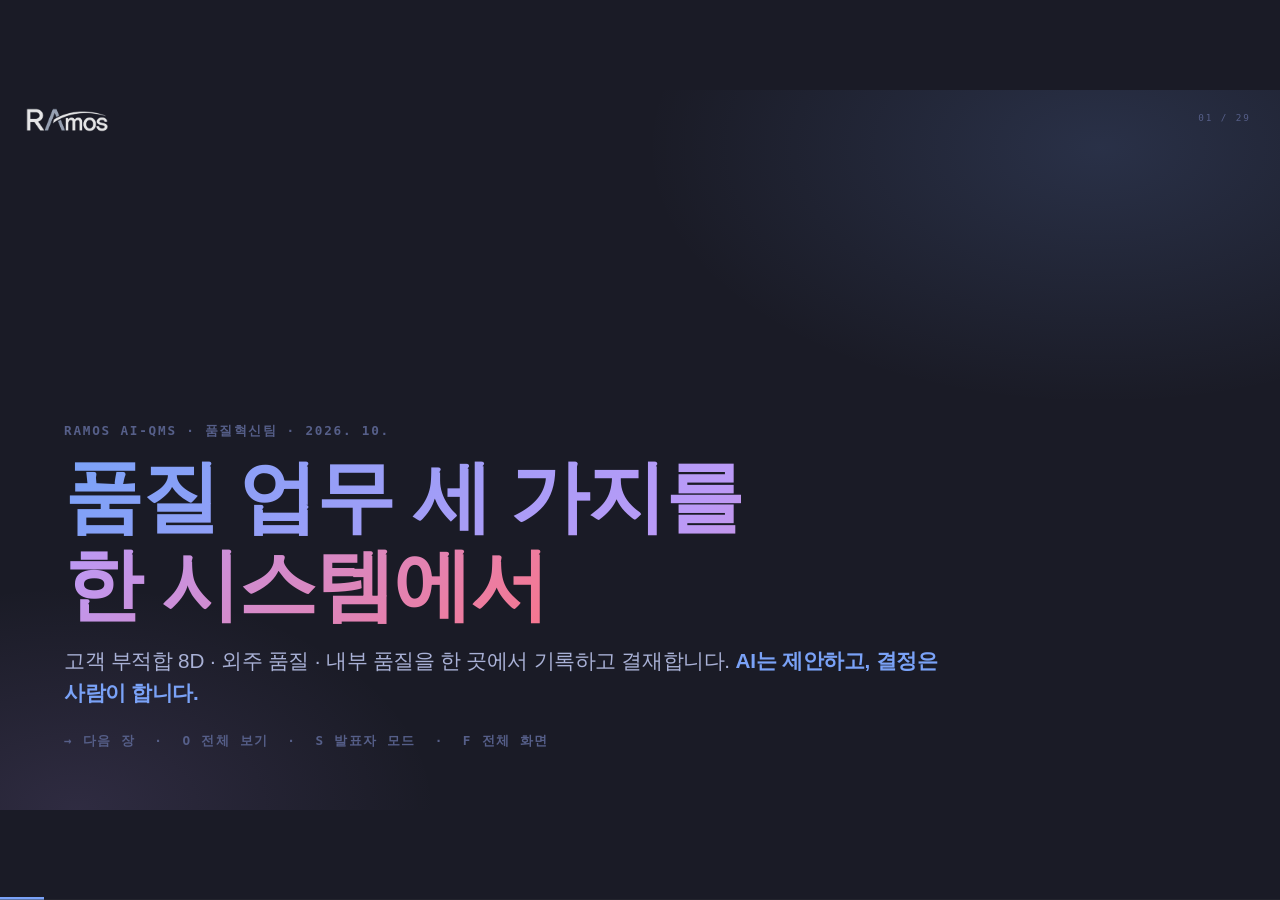
==== manual/RAMOS_AI-QMS_A8_덱_presenter-mode.html @ 0bbf9d7f "Add the project description decks and a sample agent report to manual/ Co-Authored-By: Claude Opus 5" ====
<!DOCTYPE html>
<html lang="ko">
<head>
<meta charset="UTF-8">
<meta name="viewport" content="width=device-width, initial-scale=1">
<title>RAMOS AI-QMS 소개</title>
<!-- Built with the html-ppt skill (template: presenter-mode-reveal, theme: tokyo-night, MIT). Web fonts are not loaded so the deck opens offline. -->
<style>
/* html-ppt :: base.css — reset + shared tokens + layout primitives */
/* Default tokens. Themes in assets/themes/*.css override the :root block. */
:root {
  --bg: #ffffff;
  --bg-soft: #f7f7f8;
  --surface: #ffffff;
  --surface-2: #f2f2f4;
  --border: rgba(0,0,0,.08);
  --border-strong: rgba(0,0,0,.16);
  --text-1: #111216;
  --text-2: #55596a;
  --text-3: #8a8f9e;
  --accent: #3b6cff;
  /* Text drawn on top of an --accent fill. Every theme in assets/themes/
   * and every full-deck style.css overrides this with whichever of white /
   * near-black clears WCAG AA against its own accent — a hardcoded ink
   * cannot, because accents here range from #ffffff to #000000.
   * This default is black rather than white on purpose: against the default
   * --accent #3b6cff, white measures 4.40:1 and black 4.77:1, so only black
   * clears AA for normal text. Reached by any deck that links no theme. */
  --accent-ink: #000000;
  --accent-2: #7a5cff;
  --accent-3: #ff5c8a;
  --good: #1aaf6c;
  --warn: #f5a524;
  --bad:  #e0445a;
  --grad: linear-gradient(135deg,#3b6cff,#7a5cff 55%,#ff5c8a);
  --grad-soft: linear-gradient(135deg,#eef2ff,#f5ecff 55%,#ffeef5);
  --radius: 18px;
  --radius-sm: 12px;
  --radius-lg: 26px;
  --shadow: 0 10px 30px rgba(18,24,40,.08), 0 2px 6px rgba(18,24,40,.04);
  --shadow-lg: 0 24px 60px rgba(18,24,40,.14), 0 6px 16px rgba(18,24,40,.06);
  --font-sans: 'Inter','Noto Sans SC',-apple-system,BlinkMacSystemFont,Helvetica,Arial,sans-serif;
  --font-serif: 'Playfair Display','Noto Serif SC',Georgia,serif;
  --font-mono: 'JetBrains Mono','IBM Plex Mono',SFMono-Regular,Menlo,monospace;
  --font-display: var(--font-sans);
  --letter-tight: -.03em;
  --letter-normal: -.01em;
  --ease: cubic-bezier(.4,0,.2,1);
}

*,*::before,*::after{box-sizing:border-box}
html,body{margin:0;padding:0;background:var(--bg);color:var(--text-1);
  font-family:var(--font-sans);font-weight:400;line-height:1.6;
  -webkit-font-smoothing:antialiased;-moz-osx-font-smoothing:grayscale;
  letter-spacing:var(--letter-normal)}

/* Viewport host: centres the fixed-size design canvas and letterboxes the rest.
   Every px in a slide therefore means the same thing in the browser, in the
   presenter preview, in the overview thumbnail and in a headless render. */
body{width:100vw;height:100vh;overflow:hidden;
  display:flex;align-items:center;justify-content:center}
img,svg,video{max-width:100%;display:block}
a{color:var(--accent);text-decoration:none}
a:hover{text-decoration:underline}
code,kbd,pre,samp{font-family:var(--font-mono)}

/* ================= SLIDE SYSTEM ================= */
/* ================= DESIGN CANVAS =================
   Slides are authored against a FIXED 1920x1080 canvas and scaled to fit the
   viewport by runtime.js (--deck-scale). Before this, .deck was 100vw/100vh
   while type and spacing stayed in absolute px, so a 1512x850 laptop window
   and a 1920x1080 render produced visibly different pages (issue #20).

   Escape hatches:
     <body data-fit="fluid">      -> old behaviour, canvas follows the viewport
     <div class="deck" data-w=".." data-h="..">  -> custom canvas (e.g. 1080x1440 for 3:4)
*/
.deck{position:relative;flex:none;
  width:var(--deck-w,1920px);height:var(--deck-h,1080px);
  overflow:hidden;background:var(--bg);
  transform:scale(var(--deck-scale,1));transform-origin:center center}

/* Opt out: fluid canvas, exactly what the deck did before. */
body[data-fit="fluid"]{display:block}
body[data-fit="fluid"] .deck{width:100vw;height:100vh;transform:none}
.slide{
  position:absolute;inset:0;
  display:flex;flex-direction:column;justify-content:center;
  padding:72px 96px;
  box-sizing:border-box;
  opacity:0;pointer-events:none;
  transition:opacity .5s var(--ease), transform .5s var(--ease);
  transform:translateX(30px);
  overflow:hidden;
}
.slide.is-active{opacity:1;pointer-events:auto;transform:translateX(0);z-index:2}
.slide.is-prev{transform:translateX(-30px)}

/* single-page standalone (used when a layout file is opened directly) */
body.single .slide{position:relative;width:100%;height:100%;opacity:1;transform:none;pointer-events:auto}
body[data-fit="fluid"].single .slide{width:100vw;height:100vh}

/* ================= TYPOGRAPHY ================= */
.eyebrow{font-size:13px;font-weight:500;letter-spacing:.16em;text-transform:uppercase;color:var(--text-3)}
.kicker{font-size:14px;font-weight:600;color:var(--accent);letter-spacing:.08em;text-transform:uppercase}
h1.title,.h1{font-family:var(--font-display);font-size:72px;line-height:1.05;font-weight:800;letter-spacing:var(--letter-tight);margin:0 0 18px;color:var(--text-1)}
h2.title,.h2{font-family:var(--font-display);font-size:54px;line-height:1.1;font-weight:700;letter-spacing:var(--letter-tight);margin:0 0 14px}
h3,.h3{font-size:32px;line-height:1.2;font-weight:600;letter-spacing:var(--letter-normal);margin:0 0 10px}
h4,.h4{font-size:22px;line-height:1.3;font-weight:600;margin:0 0 8px}
.lede{font-size:22px;line-height:1.55;color:var(--text-2);font-weight:300;max-width:62ch}
.dim{color:var(--text-2)}
.dim2{color:var(--text-3)}
.mono{font-family:var(--font-mono)}
.serif{font-family:var(--font-serif)}
.gradient-text{background:var(--grad);-webkit-background-clip:text;background-clip:text;-webkit-text-fill-color:transparent;color:transparent}

/* ================= LAYOUT PRIMITIVES ================= */
.stack>*+*{margin-top:14px}
.row{display:flex;gap:24px;align-items:center}
.row.wrap{flex-wrap:wrap}
.grid{display:grid;gap:24px}
.g2{grid-template-columns:repeat(2,1fr)}
.g3{grid-template-columns:repeat(3,1fr)}
.g4{grid-template-columns:repeat(4,1fr)}
.center{display:flex;align-items:center;justify-content:center;text-align:center}
.fill{flex:1}
.sp-t{padding-top:24px}.sp-b{padding-bottom:24px}
.mt-s{margin-top:8px}.mt-m{margin-top:18px}.mt-l{margin-top:32px}
.mb-s{margin-bottom:8px}.mb-m{margin-bottom:18px}.mb-l{margin-bottom:32px}

/* ================= CARDS ================= */
.card{background:var(--surface);border:1px solid var(--border);border-radius:var(--radius);
  padding:26px 28px;box-shadow:var(--shadow);position:relative;overflow:hidden}
.card-soft{background:var(--surface-2);border:1px solid var(--border)}
.card-outline{background:transparent;border:1.5px solid var(--border-strong);box-shadow:none}
.card-accent{background:var(--surface);border-top:3px solid var(--accent)}
.card-hover{transition:transform .3s var(--ease),box-shadow .3s var(--ease)}
.card-hover:hover{transform:translateY(-4px);box-shadow:var(--shadow-lg)}

.pill{display:inline-block;padding:4px 12px;border-radius:999px;font-size:12px;font-weight:500;
  background:var(--surface-2);color:var(--text-2);border:1px solid var(--border)}
.pill-accent{background:color-mix(in srgb,var(--accent) 12%,transparent);color:var(--accent);border-color:color-mix(in srgb,var(--accent) 28%,transparent)}

/* ================= BARS / DIVIDERS ================= */
.divider{height:1px;background:var(--border);width:100%}
.divider-accent{height:3px;width:72px;background:var(--accent);border-radius:2px}

/* ================= IMAGES (issue #17) =================
 * Framing primitives shared by every image-* layout. The frame owns the
 * aspect ratio and the crop; the <img> just fills it. That's what lets you
 * swap in a photo of any shape without touching the layout.
 *   <figure class="img-frame"><img src="…" alt=""></figure>
 *   .img-frame.contain  -> letterbox instead of crop (screenshots, diagrams,
 *                          logos — anything where cropping loses information)
 *   --img-ratio         -> aspect ratio of the frame (default 16/10)
 *   --img-pos           -> object-position, e.g. "top" to protect a headline
 */
.img-frame{position:relative;margin:0;overflow:hidden;
  border-radius:var(--radius);box-shadow:var(--shadow);background:var(--surface-2);
  aspect-ratio:var(--img-ratio,16/10)}
.img-frame > img{width:100%;height:100%;object-fit:cover;object-position:var(--img-pos,center)}
.img-frame.contain{background:var(--bg-soft);box-shadow:none;border:1px solid var(--border)}
.img-frame.contain > img{object-fit:contain}
.img-frame.fill{height:100%;aspect-ratio:auto}
.img-scrim{position:absolute;inset:0;
  background:linear-gradient(180deg,transparent 42%,rgba(8,10,20,.72))}
.img-cap{margin:10px 2px 0;font-size:14px;line-height:1.5;color:var(--text-3)}
.img-tag{position:absolute;top:14px;left:14px;padding:5px 12px;border-radius:999px;
  background:rgba(10,12,20,.55);color:#fff;font-size:12px;letter-spacing:.06em;
  text-transform:uppercase;backdrop-filter:blur(6px)}

/* ================= CHROME (header/footer/progress) ================= */
.deck-header{position:absolute;top:24px;left:40px;right:40px;display:flex;align-items:center;justify-content:space-between;
  font-size:12px;color:var(--text-3);letter-spacing:.12em;text-transform:uppercase;z-index:10;pointer-events:none}
.deck-footer{position:absolute;bottom:24px;left:40px;right:40px;display:flex;align-items:center;justify-content:space-between;
  font-size:12px;color:var(--text-3);z-index:10;pointer-events:none}
.slide-number::before{content:attr(data-current)}
.slide-number::after{content:" / " attr(data-total)}
.progress-bar{position:fixed;left:0;right:0;bottom:0;height:3px;background:transparent;z-index:20}
.progress-bar > span{display:block;height:100%;width:0;background:var(--accent);transition:width .3s var(--ease)}

/* ---- custom logo (issue #11) ----
 * One logo per deck, drawn over the slide area. Two ways in, same CSS:
 *   1. hand-author it  -> <img class="deck-logo" data-pos="bottom-right" src="…">
 *   2. declare it once -> <body data-logo="…" data-logo-position="bottom-right">
 * (1) needs no JS at all; (2) is created by runtime.js. It lives inside .deck
 * so it scales with the deck. On an exported PDF it is painted per page by the
 * @media print block below, not by this element — see the note there. */
.deck-logo{position:absolute;z-index:11;pointer-events:none;
  height:var(--logo-size,44px);width:auto;max-width:30%;object-fit:contain;
  opacity:var(--logo-opacity,.9)}
.deck-logo[data-pos="top-left"]     {top:var(--logo-inset-y,28px);left:var(--logo-inset-x,40px)}
.deck-logo[data-pos="top-right"]    {top:var(--logo-inset-y,28px);right:var(--logo-inset-x,40px)}
.deck-logo[data-pos="bottom-left"]  {bottom:var(--logo-inset-y,28px);left:var(--logo-inset-x,40px)}
.deck-logo[data-pos="bottom-right"] {bottom:var(--logo-inset-y,28px);right:var(--logo-inset-x,40px)}
.deck-logo:not([data-pos])          {top:28px;right:40px}

/* ================= PRESENTER / OVERVIEW ================= */
/* Keep this list in sync with NOTE_SEL in assets/runtime.js — the runtime
 * reads speaker notes from all of these, so all of them must be hidden
 * from the audience. */
.notes,.speaker-notes{display:none!important}
.notes-overlay{position:fixed;inset:auto 0 0 0;max-height:42vh;background:rgba(20,22,30,.95);color:#e8ebf4;
  padding:20px 32px;font-size:16px;line-height:1.6;border-top:1px solid rgba(255,255,255,.1);transform:translateY(100%);
  transition:transform .3s var(--ease);z-index:40;overflow:auto;font-family:var(--font-sans)}
.notes-overlay.open{transform:translateY(0)}
.overview{position:fixed;inset:0;background:rgba(10,12,18,.92);backdrop-filter:blur(12px);z-index:50;
  display:none;padding:40px;overflow:auto}
.overview.open{display:grid;grid-template-columns:repeat(4,1fr);gap:20px;align-content:start}
.overview .thumb{background:var(--surface);border:1px solid var(--border);border-radius:12px;
  aspect-ratio:16/9;overflow:hidden;cursor:pointer;position:relative;color:var(--text-1);padding:16px;
  font-size:11px;transition:transform .2s var(--ease)}
.overview .thumb:hover{transform:scale(1.04)}
.overview .thumb .n{position:absolute;top:8px;left:10px;font-weight:700;font-size:14px;color:var(--text-3)}
.overview .thumb .t{position:absolute;bottom:10px;left:14px;right:14px;font-weight:600;color:var(--text-1)}

/* ================= PRESENTER VIEW ================= */
/* Presenter view opens in a separate popup window (S key).
 * All presenter styles are self-contained in the popup HTML generated by runtime.js.
 * The audience window (this file) is NOT affected — it stays as normal deck view.
 * Only the .notes class below is needed to hide speaker notes from audience. */

/* ================= UTILITY ================= */
.hidden{display:none!important}
.nowrap{white-space:nowrap}
.tr{text-align:right}.tc{text-align:center}.tl{text-align:left}
.uppercase{text-transform:uppercase;letter-spacing:.12em}

/* ================= PRINT ================= */
@media print{
  /* Every declaration here is !important on purpose. A template stylesheet
   * scopes its rules as `.tpl-name .slide`, which is specificity (0,2,0) and
   * beats a bare `.slide` at (0,1,0) — so without !important a template
   * silently keeps its screen layout in print. That is how dir-key-nav-minimal
   * (position:absolute) printed 8 slides onto 1 page and xhs-post printed 9
   * onto 2: only the opacity/transform declarations on this rule carried
   * !important, and the ones that decide pagination did not. */
  body{display:block!important;width:auto!important;height:auto!important;overflow:visible!important}
  .deck{transform:none!important;width:100%!important;height:auto!important;
        min-height:0!important;display:block!important}
  .slide{position:relative!important;inset:auto!important;
         opacity:1!important;transform:none!important;
         page-break-after:always;break-after:page;
         width:100%!important;height:100vh!important;max-height:100vh!important}
  .slide:last-child{page-break-after:auto;break-after:auto}
  .deck-header,.deck-footer,.progress-bar,.notes-overlay,.overview{display:none!important}

  /* Logo in print. The .deck-logo element is position:absolute inside .deck,
   * and print collapses .deck to height:auto with every slide stacked — so the
   * element can only anchor ONCE against the whole document and lands on a
   * single page (or none). Hide it and paint the logo per slide instead: in
   * print one .slide is exactly one page. runtime.js mirrors the image URL and
   * placement onto .deck (--logo-print / data-logo-print), so this only kicks
   * in when the runtime is present; a JS-less deck keeps the element. */
  .deck[data-logo-print] > .deck-logo{display:none!important}
  .deck[data-logo-print] .slide:not([data-no-logo])::after{
    content:"";position:absolute;z-index:11;pointer-events:none;
    width:30%;height:var(--logo-size,44px);
    background-image:var(--logo-print);background-repeat:no-repeat;
    background-size:contain;opacity:var(--logo-opacity,.9)}
  .deck[data-logo-print="top-left"]     .slide:not([data-no-logo])::after{top:var(--logo-inset-y,28px);left:var(--logo-inset-x,40px);background-position:left top}
  .deck[data-logo-print="top-right"]    .slide:not([data-no-logo])::after{top:var(--logo-inset-y,28px);right:var(--logo-inset-x,40px);background-position:right top}
  .deck[data-logo-print="bottom-left"]  .slide:not([data-no-logo])::after{bottom:var(--logo-inset-y,28px);left:var(--logo-inset-x,40px);background-position:left bottom}
  .deck[data-logo-print="bottom-right"] .slide:not([data-no-logo])::after{bottom:var(--logo-inset-y,28px);right:var(--logo-inset-x,40px);background-position:right bottom}
}

/* theme: tokyo-night */
:root{
  --bg:#1a1b26;--bg-soft:#16161e;--surface:#24283b;--surface-2:#2f334d;
  --border:rgba(192,202,245,.12);--border-strong:rgba(192,202,245,.24);
  --text-1:#c0caf5;--text-2:#a9b1d6;--text-3:#565f89;
  --accent:#7aa2f7;--accent-2:#bb9af7;--accent-3:#7dcfff;
  --accent-ink:#0b1024;  /* text on --accent — 7.5:1 */
  --good:#9ece6a;--warn:#e0af68;--bad:#f7768e;
  --grad:linear-gradient(135deg,#7aa2f7,#bb9af7 55%,#f7768e);
  --grad-soft:linear-gradient(135deg,#24283b,#2f334d);
  --radius:12px;--radius-sm:8px;--radius-lg:20px;
  --shadow:0 10px 30px rgba(0,0,0,.45);
  --shadow-lg:0 24px 62px rgba(0,0,0,.6);
  --font-sans:'Inter','Noto Sans SC',sans-serif;
}

/* html-ppt :: animations.css
 * Apply by adding class="anim-<name>" or data-anim="<name>".
 * Durations are deliberately snappy; tweak --anim-dur per element.
 */
:root{--anim-dur:.7s;--anim-ease:cubic-bezier(.4,0,.2,1)}

/* ---------- FADE DIRECTIONALS ---------- */
@keyframes kf-fade-up{from{opacity:0;transform:translateY(32px)}to{opacity:1;transform:none}}
@keyframes kf-fade-down{from{opacity:0;transform:translateY(-32px)}to{opacity:1;transform:none}}
@keyframes kf-fade-left{from{opacity:0;transform:translateX(-40px)}to{opacity:1;transform:none}}
@keyframes kf-fade-right{from{opacity:0;transform:translateX(40px)}to{opacity:1;transform:none}}
.anim-fade-up{animation:kf-fade-up var(--anim-dur) var(--anim-ease) both}
.anim-fade-down{animation:kf-fade-down var(--anim-dur) var(--anim-ease) both}
.anim-fade-left{animation:kf-fade-left var(--anim-dur) var(--anim-ease) both}
.anim-fade-right{animation:kf-fade-right var(--anim-dur) var(--anim-ease) both}

/* ---------- RISE / DROP / ZOOM / BLUR / GLITCH ---------- */
@keyframes kf-rise{from{opacity:0;transform:translateY(60px) scale(.97);filter:blur(6px)}to{opacity:1;transform:none;filter:none}}
@keyframes kf-drop{from{opacity:0;transform:translateY(-60px) scale(.97)}to{opacity:1;transform:none}}
@keyframes kf-zoom{0%{opacity:0;transform:scale(.6)}60%{transform:scale(1.04)}100%{opacity:1;transform:scale(1)}}
@keyframes kf-blur{from{opacity:0;filter:blur(18px)}to{opacity:1;filter:none}}
@keyframes kf-glitch{0%{opacity:0;transform:translateX(0);clip-path:inset(0 0 0 0)}
  20%{opacity:1;transform:translateX(-6px);clip-path:inset(20% 0 30% 0)}
  40%{transform:translateX(4px);clip-path:inset(50% 0 10% 0)}
  60%{transform:translateX(-3px);clip-path:inset(10% 0 60% 0)}
  80%{transform:translateX(2px);clip-path:inset(0 0 0 0)}
  100%{opacity:1;transform:none}}
.anim-rise-in{animation:kf-rise .9s var(--anim-ease) both}
.anim-drop-in{animation:kf-drop .8s var(--anim-ease) both}
.anim-zoom-pop{animation:kf-zoom .7s cubic-bezier(.22,1.3,.36,1) both}
.anim-blur-in{animation:kf-blur .8s var(--anim-ease) both}
.anim-glitch-in{animation:kf-glitch .8s steps(5,end) both}

/* ---------- TYPEWRITER ---------- */
.anim-typewriter{display:inline-block;overflow:hidden;white-space:nowrap;border-right:2px solid currentColor;
  width:0;animation:kf-type 2.4s steps(40,end) forwards, kf-caret 1s step-end infinite}
@keyframes kf-type{to{width:100%}}
@keyframes kf-caret{50%{border-color:transparent}}

/* ---------- GLOW / SHIMMER / GRADIENT-FLOW ---------- */
@keyframes kf-neon{0%,100%{text-shadow:0 0 8px var(--accent),0 0 20px var(--accent)}
  50%{text-shadow:0 0 16px var(--accent),0 0 40px var(--accent),0 0 80px var(--accent)}}
.anim-neon-glow{animation:kf-neon 2s ease-in-out infinite}

.anim-shimmer-sweep{position:relative;overflow:hidden}
.anim-shimmer-sweep::after{content:"";position:absolute;inset:0;
  background:linear-gradient(110deg,transparent 40%,rgba(255,255,255,.55) 50%,transparent 60%);
  transform:translateX(-100%);animation:kf-shimmer 2.4s var(--anim-ease) infinite}
@keyframes kf-shimmer{to{transform:translateX(100%)}}

.anim-gradient-flow{background:linear-gradient(90deg,var(--accent),var(--accent-2,var(--accent)),var(--accent-3,var(--accent)),var(--accent));
  background-size:300% 100%;-webkit-background-clip:text;background-clip:text;color:transparent;-webkit-text-fill-color:transparent;
  animation:kf-gradflow 4s linear infinite}
@keyframes kf-gradflow{to{background-position:300% 0}}

/* ---------- STAGGER LIST ---------- */
.anim-stagger-list > *{opacity:0;animation:kf-rise .65s var(--anim-ease) both}
.anim-stagger-list > *:nth-child(1){animation-delay:.05s}
.anim-stagger-list > *:nth-child(2){animation-delay:.15s}
.anim-stagger-list > *:nth-child(3){animation-delay:.25s}
.anim-stagger-list > *:nth-child(4){animation-delay:.35s}
.anim-stagger-list > *:nth-child(5){animation-delay:.45s}
.anim-stagger-list > *:nth-child(6){animation-delay:.55s}
.anim-stagger-list > *:nth-child(7){animation-delay:.65s}
.anim-stagger-list > *:nth-child(8){animation-delay:.75s}
.anim-stagger-list > *:nth-child(n+9){animation-delay:.85s}

/* ---------- COUNTER-UP (JS-driven, marker class only) ---------- */
.counter{font-variant-numeric:tabular-nums}

/* ---------- SVG PATH DRAW ---------- */
.anim-path-draw path,.anim-path-draw line,.anim-path-draw polyline,.anim-path-draw circle,.anim-path-draw rect{
  stroke-dasharray:1000;stroke-dashoffset:1000;animation:kf-draw 2s var(--anim-ease) forwards}
@keyframes kf-draw{to{stroke-dashoffset:0}}

/* ---------- PARALLAX TILT (hover) ---------- */
.anim-parallax-tilt{transform-style:preserve-3d;transition:transform .4s var(--anim-ease)}
.anim-parallax-tilt:hover{transform:perspective(900px) rotateX(6deg) rotateY(-8deg) translateZ(10px)}

/* ---------- CARD FLIP 3D ---------- */
@keyframes kf-flip{from{transform:perspective(1200px) rotateY(-90deg);opacity:0}
  to{transform:perspective(1200px) rotateY(0);opacity:1}}
.anim-card-flip-3d{animation:kf-flip .9s var(--anim-ease) both;transform-style:preserve-3d;backface-visibility:hidden}

/* ---------- CUBE ROTATE 3D ---------- */
@keyframes kf-cube{from{transform:perspective(1200px) rotateX(20deg) rotateY(-90deg) translateZ(-200px);opacity:0}
  to{transform:perspective(1200px) rotateX(0) rotateY(0) translateZ(0);opacity:1}}
.anim-cube-rotate-3d{animation:kf-cube 1s var(--anim-ease) both}

/* ---------- PAGE TURN 3D ---------- */
@keyframes kf-pageturn{from{transform:perspective(1600px) rotateY(-85deg);transform-origin:left center;opacity:0}
  to{transform:perspective(1600px) rotateY(0);opacity:1}}
.anim-page-turn-3d{animation:kf-pageturn 1s var(--anim-ease) both;transform-origin:left center}

/* ---------- PERSPECTIVE ZOOM ---------- */
@keyframes kf-pzoom{from{opacity:0;transform:perspective(1400px) translateZ(-400px) rotateX(12deg)}
  to{opacity:1;transform:none}}
.anim-perspective-zoom{animation:kf-pzoom 1s var(--anim-ease) both}

/* ---------- MARQUEE SCROLL ---------- */
.anim-marquee-scroll{display:flex;gap:48px;white-space:nowrap;animation:kf-marquee 20s linear infinite}
@keyframes kf-marquee{from{transform:translateX(0)}to{transform:translateX(-50%)}}

/* ---------- KEN BURNS ---------- */
@keyframes kf-kenburns{0%{transform:scale(1) translate(0,0)}100%{transform:scale(1.15) translate(-2%,-1%)}}
.anim-kenburns{animation:kf-kenburns 14s ease-in-out infinite alternate}

/* ---------- CONFETTI BURST (pseudo — pure CSS sparkles) ---------- */
.anim-confetti-burst{position:relative}
.anim-confetti-burst::before,.anim-confetti-burst::after{
  content:"";position:absolute;top:50%;left:50%;width:8px;height:8px;border-radius:50%;
  background:var(--accent);box-shadow:
    20px -30px 0 var(--accent-2,var(--accent)),-25px -20px 0 var(--accent-3,var(--accent)),
    30px 20px 0 var(--good,#1aaf6c),-30px 25px 0 var(--warn,#f5a524),
    40px -10px 0 var(--bad,#e0445a),-45px 0 0 var(--accent),
    10px 40px 0 var(--accent-2,var(--accent)),-15px -40px 0 var(--accent-3,var(--accent));
  opacity:0;animation:kf-confetti 1.2s var(--anim-ease) forwards}
.anim-confetti-burst::after{animation-delay:.15s;transform:rotate(45deg)}
@keyframes kf-confetti{0%{opacity:0;transform:scale(.2)}30%{opacity:1}100%{opacity:0;transform:scale(2.2)}}

/* ---------- SPOTLIGHT ---------- */
@keyframes kf-spot{0%{clip-path:circle(0% at 50% 50%)}100%{clip-path:circle(140% at 50% 50%)}}
.anim-spotlight{animation:kf-spot 1.1s var(--anim-ease) both}

/* ---------- MORPH SHAPE (SVG) ---------- */
.anim-morph-shape path{animation:kf-morph 6s ease-in-out infinite alternate}
@keyframes kf-morph{0%{d:path("M60,120 Q120,20 180,120 T300,120")}
  100%{d:path("M60,120 Q120,220 180,120 T300,120")}}

/* ---------- RIPPLE REVEAL ---------- */
@keyframes kf-ripple{0%{clip-path:circle(0% at 20% 80%);opacity:.4}
  100%{clip-path:circle(160% at 20% 80%);opacity:1}}
.anim-ripple-reveal{animation:kf-ripple 1.2s var(--anim-ease) both}

/* reduced motion */
@media (prefers-reduced-motion: reduce){
  [class*="anim-"]{animation:none!important;transition:none!important}
}

/* tpl-presenter-mode-reveal · scoped styles
 * Presenter-mode demo deck. Inherits tokens from active theme.
 * Minimal overrides — focus is on content + notes structure.
 */

.tpl-presenter-mode-reveal .slide {
  padding: 72px 96px;
}

.tpl-presenter-mode-reveal .kicker {
  font-family: var(--font-mono, monospace);
  font-size: 13px;
  color: var(--text-3);
  letter-spacing: 0.14em;
  text-transform: uppercase;
  margin: 0 0 18px 0;
}

.tpl-presenter-mode-reveal .h1 {
  font-size: clamp(44px, 5.6vw, 76px);
  line-height: 1.12;
  letter-spacing: -0.02em;
  margin: 0 0 24px 0;
}

.tpl-presenter-mode-reveal .h2 {
  font-size: clamp(32px, 3.6vw, 48px);
  line-height: 1.22;
  letter-spacing: -0.01em;
  margin: 0 0 28px 0;
}

.tpl-presenter-mode-reveal .lede {
  font-size: 20px;
  line-height: 1.55;
  color: var(--text-2);
}

.tpl-presenter-mode-reveal .mono {
  font-family: var(--font-mono, monospace);
  font-size: 0.9em;
  padding: 2px 8px;
  border-radius: 6px;
  background: rgba(255,255,255,0.08);
  color: var(--accent, #58a6ff);
}

.tpl-presenter-mode-reveal .accent {
  color: var(--accent, #f0883e);
  font-weight: 700;
}

.tpl-presenter-mode-reveal .speaker {
  display: flex;
  align-items: center;
  gap: 12px;
  margin-top: 32px;
}
.tpl-presenter-mode-reveal .speaker .av {
  width: 42px;
  height: 42px;
  border-radius: 50%;
  background: linear-gradient(135deg, var(--accent, #58a6ff), #bc8cff);
}
.tpl-presenter-mode-reveal .speaker b {
  display: block;
  font-size: 16px;
}
.tpl-presenter-mode-reveal .speaker span {
  font-size: 13px;
  color: var(--text-3);
}

/* Agenda rows */
.tpl-presenter-mode-reveal .agenda-row {
  display: grid;
  grid-template-columns: 48px 1fr auto;
  gap: 16px;
  align-items: center;
  padding: 14px 18px;
  border: 1px solid var(--border, rgba(255,255,255,0.1));
  border-radius: 10px;
  margin-bottom: 10px;
  background: var(--surface, rgba(255,255,255,0.03));
}
.tpl-presenter-mode-reveal .agenda-row .num {
  font-family: var(--font-mono, monospace);
  font-size: 14px;
  color: var(--accent, #58a6ff);
  font-weight: 700;
}
.tpl-presenter-mode-reveal .agenda-row .t {
  font-size: 17px;
  font-weight: 500;
  color: var(--text-1);
}
.tpl-presenter-mode-reveal .agenda-row .d {
  font-family: var(--font-mono, monospace);
  font-size: 12px;
  color: var(--text-3);
}

/* Cards */
.tpl-presenter-mode-reveal .card {
  background: var(--surface, rgba(255,255,255,0.03));
  border: 1px solid var(--border, rgba(255,255,255,0.1));
  border-radius: 12px;
  padding: 22px 24px;
}
.tpl-presenter-mode-reveal .card-accent {
  border-top: 3px solid var(--accent, #58a6ff);
}
.tpl-presenter-mode-reveal .card h4 {
  margin: 0 0 10px 0;
  font-size: 18px;
  color: var(--text-1);
}
.tpl-presenter-mode-reveal .card .dim {
  color: var(--text-2);
  font-size: 14px;
  line-height: 1.6;
  margin: 0;
}

/* Feature rows (presenter view features) */
.tpl-presenter-mode-reveal .feature-row {
  display: flex;
  gap: 14px;
  padding: 14px 0;
  border-bottom: 1px solid var(--border, rgba(255,255,255,0.08));
}
.tpl-presenter-mode-reveal .feature-row:last-child { border-bottom: none; }
.tpl-presenter-mode-reveal .feature-row .num {
  font-size: 24px;
  font-weight: 700;
  line-height: 1;
  flex-shrink: 0;
}
.tpl-presenter-mode-reveal .feature-row b {
  display: block;
  font-size: 17px;
  margin-bottom: 4px;
  color: var(--text-1);
}
.tpl-presenter-mode-reveal .feature-row .dim {
  font-size: 14px;
  color: var(--text-2);
  line-height: 1.55;
  margin: 0;
}
.tpl-presenter-mode-reveal .blue { color: #58a6ff; }
.tpl-presenter-mode-reveal .green { color: #3fb950; }
.tpl-presenter-mode-reveal .orange { color: #f0883e; }
.tpl-presenter-mode-reveal .purple { color: #bc8cff; }
.tpl-presenter-mode-reveal .red { color: #f85149; }

/* Rule rows (3 铁律) */
.tpl-presenter-mode-reveal .rule-row {
  display: grid;
  grid-template-columns: 56px 1fr;
  gap: 20px;
  align-items: start;
  padding: 18px 22px;
  border: 1px solid var(--border, rgba(255,255,255,0.1));
  border-radius: 12px;
  margin-bottom: 14px;
  background: var(--surface, rgba(255,255,255,0.03));
}
.tpl-presenter-mode-reveal .rule-row .num {
  font-size: 28px;
  font-weight: 800;
  font-family: var(--font-mono, monospace);
  line-height: 1;
}
.tpl-presenter-mode-reveal .rule-row b {
  display: block;
  font-size: 18px;
  margin-bottom: 6px;
  color: var(--text-1);
}
.tpl-presenter-mode-reveal .rule-row .dim {
  font-size: 15px;
  color: var(--text-2);
  line-height: 1.6;
  margin: 0;
}

/* Code block */
.tpl-presenter-mode-reveal .code-block {
  background: #0d1117;
  border: 1px solid rgba(255,255,255,0.1);
  border-radius: 12px;
  padding: 20px 26px;
  font-family: var(--font-mono, "SF Mono", monospace);
  font-size: 15px;
  line-height: 1.8;
  color: #e6edf3;
  white-space: pre-wrap;
  text-align: left;
}
.tpl-presenter-mode-reveal .code-block .comment { color: #8b949e; }
.tpl-presenter-mode-reveal .code-block .cmd { color: #3fb950; font-weight: 600; }
.tpl-presenter-mode-reveal .code-block .flag { color: #f0883e; }

/* Stack helper */
.tpl-presenter-mode-reveal .stack > * + * { margin-top: 0; }

/* Grid helpers */
.tpl-presenter-mode-reveal .grid { display: grid; gap: 20px; }
.tpl-presenter-mode-reveal .grid.g2 { grid-template-columns: 1fr 1fr; }
.tpl-presenter-mode-reveal .grid.g3 { grid-template-columns: repeat(3, 1fr); }

.tpl-presenter-mode-reveal .mt-m { margin-top: 20px; }
.tpl-presenter-mode-reveal .mt-l { margin-top: 32px; }
.tpl-presenter-mode-reveal .mt-s { margin-top: 10px; }
.tpl-presenter-mode-reveal .tc { text-align: center; }

/* RAMOS AI-QMS additions on top of the html-ppt template "graphify-dark-graph". Colours come from the template's --gd-* tokens. */
.tpl-presenter-mode-reveal{font-family:'Inter','Pretendard','Malgun Gothic','Apple SD Gothic Neo',sans-serif;word-break:keep-all;--q-ai:var(--accent-2);--q-mark:#ff8a3d}
.tpl-presenter-mode-reveal .slide{justify-content:center}
.tpl-presenter-mode-reveal .q-stage-slide{justify-content:flex-start}
.tpl-presenter-mode-reveal .kicker{font-size:19px}
.tpl-presenter-mode-reveal .q-snum{font-size:14px}
.tpl-presenter-mode-reveal .q-h2{font-size:70px}
.tpl-presenter-mode-reveal .q-lede{font-size:31px;max-width:1400px}
.tpl-presenter-mode-reveal .q-p{font-size:26px;line-height:1.6;margin:8px 0 0}
.tpl-presenter-mode-reveal .q-h4{font-size:37px;margin:16px 0 8px;font-weight:700}
.tpl-presenter-mode-reveal .q-flow{font-size:24px;font-weight:600;margin:0 0 6px;color:var(--text-1)}
.tpl-presenter-mode-reveal .q-pad{padding:42px 44px}
.tpl-presenter-mode-reveal .q-big small{font-size:.4em;letter-spacing:-.02em}
.tpl-presenter-mode-reveal .c-purple{background:rgba(184,164,214,.08);border-color:rgba(184,164,214,.35)}
.tpl-presenter-mode-reveal .q-danger{color:var(--bad)}
.tpl-presenter-mode-reveal .q-base{display:grid;grid-template-columns:220px repeat(4,1fr);gap:16px;align-items:center;font-size:27px;font-weight:600;padding:30px 36px}
.tpl-presenter-mode-reveal .q-base b{font-size:28px}
/* before / after */
.tpl-presenter-mode-reveal .q-ba{display:grid;grid-template-columns:1fr 70px 1fr;margin-bottom:16px;align-items:stretch}
.tpl-presenter-mode-reveal .q-b,.tpl-presenter-mode-reveal .q-a{font-size:25px;line-height:1.5;padding:26px 32px}
.tpl-presenter-mode-reveal .q-b{color:var(--text-2)}
.tpl-presenter-mode-reveal .q-ba b{display:block;font-size:31px;color:var(--text-1);margin-bottom:4px}
.tpl-presenter-mode-reveal .q-ar{display:grid;place-items:center;font-size:32px;color:var(--warn)}
/* road */
.tpl-presenter-mode-reveal .q-zones{display:grid;grid-template-columns:repeat(10,1fr);gap:12px;margin-top:34px;font-size:21px;font-weight:600;color:var(--accent)}
.tpl-presenter-mode-reveal .q-zones span{border-bottom:3px solid rgba(126,184,218,.5);padding-bottom:8px}
.tpl-presenter-mode-reveal .q-zones span:first-child{grid-column:1/3;border-color:transparent}
.tpl-presenter-mode-reveal .q-zones .z3{grid-column:3/6}.tpl-presenter-mode-reveal .q-zones .z5{grid-column:6/8}.tpl-presenter-mode-reveal .q-zones .z8{grid-column:8/11}
.tpl-presenter-mode-reveal .q-road{display:grid;grid-template-columns:repeat(10,1fr);gap:12px;margin-top:12px}
.tpl-presenter-mode-reveal .q-stop{padding:22px 18px;min-height:230px}
.tpl-presenter-mode-reveal .q-stop small{display:block;font-size:17px;font-weight:700;letter-spacing:.08em;color:var(--accent)}
.tpl-presenter-mode-reveal .q-stop.c-purple small{color:var(--q-ai)}
.tpl-presenter-mode-reveal .q-stop b{display:block;font-size:31px;line-height:1.2;margin:8px 0 10px}
.tpl-presenter-mode-reveal .q-stop span{font-size:20px;line-height:1.45;color:var(--text-2)}
/* stage slides */
.tpl-presenter-mode-reveal .q-stage-slide{padding:40px 60px 34px}
.tpl-presenter-mode-reveal .q-rail{display:flex;gap:8px;align-items:center;margin:0 190px 16px 160px}
.tpl-presenter-mode-reveal .q-rail span{flex:1;text-align:center;border-radius:999px;padding:6px 0;font-size:15px;font-weight:700;letter-spacing:.04em;color:var(--text-3);background:rgba(255,255,255,.04);border:1px solid rgba(255,255,255,.08)}
.tpl-presenter-mode-reveal .q-rail .done{color:var(--accent);border-color:rgba(126,184,218,.35)}
.tpl-presenter-mode-reveal .q-rail .cur{background:linear-gradient(135deg,var(--warn),var(--bad));color:#16121a;border-color:transparent;box-shadow:0 0 30px rgba(232,168,124,.45)}
.tpl-presenter-mode-reveal .q-stage{display:grid;grid-template-columns:1150px 1fr;gap:40px;flex:1;min-height:0}
.tpl-presenter-mode-reveal .q-browser{display:none;border-radius:18px;overflow:hidden;background:#05070d;border:1px solid rgba(255,255,255,.12);box-shadow:0 30px 80px rgba(0,0,0,.55),0 0 60px rgba(126,184,218,.12)}
.tpl-presenter-mode-reveal .q-browser.on{display:block}
.tpl-presenter-mode-reveal .q-bar{display:flex;align-items:center;gap:8px;padding:12px 18px;background:rgba(255,255,255,.06);font-size:16px;font-weight:600;color:var(--text-2)}
.tpl-presenter-mode-reveal .q-bar i{width:12px;height:12px;border-radius:50%;background:#ff5f57}
.tpl-presenter-mode-reveal .q-bar i:nth-child(2){background:#febc2e}.tpl-presenter-mode-reveal .q-bar i:nth-child(3){background:#28c840}
.tpl-presenter-mode-reveal .q-bar span{margin-left:10px}
.tpl-presenter-mode-reveal .q-frame{max-height:840px;overflow:auto;padding:12px;scroll-behavior:smooth}
.tpl-presenter-mode-reveal .q-shot{position:relative;line-height:0;cursor:zoom-in}
.tpl-presenter-mode-reveal .q-shot img{width:100%;display:block;border-radius:6px}
.tpl-presenter-mode-reveal .q-mk{position:absolute;border:3px solid var(--q-mark);border-radius:8px;pointer-events:none;opacity:.45;transition:opacity .3s,box-shadow .3s,background .3s}
.tpl-presenter-mode-reveal .q-mk span{position:absolute;left:-16px;top:-16px;width:32px;height:32px;border-radius:50%;background:var(--q-mark);color:#fff;font-size:17px;font-weight:800;display:grid;place-items:center;line-height:1;border:2px solid #fff}
.tpl-presenter-mode-reveal .q-mk.hot{opacity:1;background:rgba(255,138,61,.14);box-shadow:0 0 0 7px rgba(255,138,61,.3),0 0 60px 10px rgba(255,138,61,.5)}
.tpl-presenter-mode-reveal .q-info{display:flex;flex-direction:column;gap:14px;min-width:0}
.tpl-presenter-mode-reveal .q-who{font-size:21px;line-height:1.5;padding:16px 22px}
.tpl-presenter-mode-reveal .q-who small{display:block;font-size:15px;font-weight:700;letter-spacing:.1em;margin-bottom:4px;color:var(--good)}
.tpl-presenter-mode-reveal .q-who.c-purple small{color:var(--q-ai)}
.tpl-presenter-mode-reveal .q-who.q-none{border-style:dashed;color:var(--text-2)}
.tpl-presenter-mode-reveal .q-who.q-none small{color:var(--text-3)}
.tpl-presenter-mode-reveal .q-tabs{display:flex;gap:8px;flex-wrap:wrap}
.tpl-presenter-mode-reveal .q-tabs button{font:inherit;font-size:17px;font-weight:600;color:var(--text-2);background:rgba(255,255,255,.04);border:1px solid rgba(255,255,255,.12);border-radius:999px;padding:6px 16px;cursor:pointer}
.tpl-presenter-mode-reveal .q-tabs button.cur{background:var(--text-1);color:#0b0b14;border-color:var(--text-1)}
.tpl-presenter-mode-reveal .q-steps{list-style:none;margin:0;padding:0;display:none;gap:8px;counter-reset:q}
.tpl-presenter-mode-reveal .q-steps.on{display:grid}
.tpl-presenter-mode-reveal .q-steps li{counter-increment:q;display:grid;grid-template-columns:34px 1fr;gap:12px;align-items:start;padding:11px 16px;border-radius:14px;font-size:20px;line-height:1.45;background:rgba(255,255,255,.03);border:1.5px solid rgba(255,255,255,.1);transition:border-color .3s,transform .3s,box-shadow .3s}
.tpl-presenter-mode-reveal .q-steps li::before{content:counter(q);width:30px;height:30px;border-radius:50%;display:grid;place-items:center;font-size:15px;font-weight:800;color:#0b0b14;background:var(--text-3)}
.tpl-presenter-mode-reveal .q-steps li.has::before{background:var(--q-mark);color:#fff}
.tpl-presenter-mode-reveal .q-steps li.hot{border-color:var(--q-mark);transform:translateX(-8px);box-shadow:0 0 34px rgba(255,138,61,.28)}
/* shared blocks */
.tpl-presenter-mode-reveal .q-split{display:grid;grid-template-columns:1.05fr .95fr;gap:44px;align-items:start}
.tpl-presenter-mode-reveal .q-two{display:grid;grid-template-columns:1fr 1fr;gap:28px}
.tpl-presenter-mode-reveal .q-fig{border-radius:18px;max-height:760px;background:#05070d;border-color:rgba(255,255,255,.12);cursor:zoom-in}
.tpl-presenter-mode-reveal .q-fig > img{object-position:top;width:100%;height:auto;max-height:760px}
.tpl-presenter-mode-reveal .q-flowline{display:flex;align-items:stretch;gap:6px}
.tpl-presenter-mode-reveal .q-node{flex:1;text-align:center;font-size:31px;font-weight:700;padding:26px 12px}
.tpl-presenter-mode-reveal .q-node small{display:block;font-size:17px;font-weight:400;color:var(--text-2);margin-top:4px}
.tpl-presenter-mode-reveal .q-flowline .q-ar{font-size:28px;padding:0 6px}
.tpl-presenter-mode-reveal .q-table{width:100%;border-collapse:collapse;font-size:28px}
.tpl-presenter-mode-reveal .q-table th,.tpl-presenter-mode-reveal .q-table td{text-align:left;padding:20px 24px;border-bottom:1px solid rgba(255,255,255,.08);vertical-align:top}
.tpl-presenter-mode-reveal .q-table tr:last-child td{border-bottom:0}
.tpl-presenter-mode-reveal .q-table th{font-size:17px;letter-spacing:.1em;color:var(--text-3);font-weight:600}
.tpl-presenter-mode-reveal .q-who-table th.ai,.tpl-presenter-mode-reveal .q-who-table td.ai{color:#d9ccf2;background:rgba(184,164,214,.07)}
.tpl-presenter-mode-reveal .q-who-table th.hu,.tpl-presenter-mode-reveal .q-who-table td.hu{color:#bfe9d3;background:rgba(126,211,164,.06)}
.tpl-presenter-mode-reveal .q-who-table th.ai{color:var(--q-ai)}.tpl-presenter-mode-reveal .q-who-table th.hu{color:var(--good)}
.tpl-presenter-mode-reveal .q-list{margin:14px 0 0;padding-left:28px;font-size:28px;line-height:1.75;color:var(--text-2)}
.tpl-presenter-mode-reveal .q-quote{font-size:30px;line-height:1.7;padding:40px 44px}
.tpl-presenter-mode-reveal .q-quote small{display:block;font-size:17px;font-weight:700;letter-spacing:.1em;margin-bottom:12px;color:var(--good)}
.tpl-presenter-mode-reveal .q-quote.c-purple small{color:var(--q-ai)}
.tpl-presenter-mode-reveal mark{background:rgba(255,138,61,.3);color:inherit;padding:2px 8px;border-radius:6px}
.tpl-presenter-mode-reveal .q-lane{display:grid;grid-template-columns:200px 1fr;gap:20px;align-items:center;margin-bottom:18px;font-size:24px;line-height:1.5;padding:26px 30px}
.tpl-presenter-mode-reveal .q-lane > div:first-child{font-size:23px;font-weight:700}
.tpl-presenter-mode-reveal .q-lane b{display:block;font-size:30px;margin-bottom:2px}
.tpl-presenter-mode-reveal .q-brow{display:grid;grid-template-columns:420px 1fr 240px;gap:26px;align-items:center;font-size:27px;margin:16px 0}
.tpl-presenter-mode-reveal .q-track{position:relative;height:56px;border-radius:12px;background:rgba(255,255,255,.04);border:1px solid rgba(255,255,255,.1)}
.tpl-presenter-mode-reveal .q-fill{position:absolute;inset:0 auto 0 0;border-radius:11px;background:linear-gradient(90deg,#8a8377,#b0a99e);width:0;transition:width 1.4s cubic-bezier(.2,.7,.2,1) .4s}
.tpl-presenter-mode-reveal .q-fill.good{background:linear-gradient(90deg,var(--good),var(--accent));box-shadow:0 0 30px rgba(126,211,164,.35)}
.tpl-presenter-mode-reveal .slide.is-active .q-fill{width:var(--w)}
.tpl-presenter-mode-reveal .q-target{position:absolute;top:-14px;bottom:-14px;left:100%;border-left:3px dashed var(--bad)}
.tpl-presenter-mode-reveal .q-brow b{text-align:right;font-size:38px;font-variant-numeric:tabular-nums}
#q-lb{position:fixed;inset:0;z-index:200;background:rgba(3,4,10,.94);display:none;overflow:auto;padding:28px;cursor:zoom-out}
#q-lb.on{display:block}
#q-lb img{display:block;margin:0 auto;border-radius:8px}
@media print{.tpl-presenter-mode-reveal .q-fill{width:var(--w)}#q-lb{display:none!important}}

.tpl-presenter-mode-reveal{font-family:'Inter','Pretendard','Malgun Gothic','Apple SD Gothic Neo',sans-serif}
.tpl-presenter-mode-reveal .slide{background:radial-gradient(1100px 620px at 86% 8%,rgba(122,162,247,.16),transparent 62%),radial-gradient(900px 560px at 6% 100%,rgba(187,154,247,.13),transparent 60%),var(--bg)}
.tpl-presenter-mode-reveal .q-snum{position:absolute;top:30px;right:44px;font-size:14px;letter-spacing:.2em;color:var(--text-3);font-family:var(--font-mono,monospace)}
.tpl-presenter-mode-reveal .q-grad{background:var(--grad);-webkit-background-clip:text;background-clip:text;color:transparent}
.tpl-presenter-mode-reveal .q-big{font-size:124px;font-weight:900;letter-spacing:-.04em;line-height:1}
.tpl-presenter-mode-reveal .grid.g4{grid-template-columns:repeat(4,1fr)}
.tpl-presenter-mode-reveal .card{border-radius:16px}
.tpl-presenter-mode-reveal .c-blue{border-top-color:#58a6ff}.tpl-presenter-mode-reveal .c-green{border-top-color:#3fb950}
.tpl-presenter-mode-reveal .c-orange{border-top-color:#f0883e}.tpl-presenter-mode-reveal .c-purple{border-top-color:#bc8cff;background:rgba(187,154,247,.08)}
.tpl-presenter-mode-reveal .dim{color:var(--text-2)}
.tpl-presenter-mode-reveal .card .dim{font-size:inherit;line-height:inherit}
.tpl-presenter-mode-reveal .card h4.q-h4{font-size:37px;margin:16px 0 8px}
.tpl-presenter-mode-reveal .card .dim.q-p{font-size:26px;line-height:1.6}
.tpl-presenter-mode-reveal .card.q-pad{padding:42px 44px}
.tpl-presenter-mode-reveal .card.q-who{padding:16px 22px}
.tpl-presenter-mode-reveal .card.q-quote{padding:40px 44px}
.tpl-presenter-mode-reveal .h1,.tpl-presenter-mode-reveal .h2{color:#e6eaff}
.tpl-presenter-mode-reveal .q-rail .cur{background:var(--grad);color:#0b1024;box-shadow:0 0 30px rgba(122,162,247,.45)}
.tpl-presenter-mode-reveal .q-tabs button.cur{background:var(--text-1);color:#0b1024;border-color:var(--text-1)}
.tpl-presenter-mode-reveal .q-fill.good{background:linear-gradient(90deg,var(--good),var(--accent-3))}

</style>
</head>
<body class="tpl-presenter-mode-reveal" data-logo="[data-uri]" data-logo-position="top-left" data-logo-size="34px" data-logo-alt="RAmos">
<div class="deck">
<section class="slide is-active"><div class="q-snum">01 / 29</div><div style="margin-top:auto"><p class="kicker">RAMOS AI-QMS · 품질혁신팀 · 2026. 10.</p><h1 class="h1 anim-rise-in" style="font-size:118px"><span class="q-grad">품질 업무 세 가지를<br>한 시스템에서</span></h1><p class="lede q-lede" style="margin-top:22px">고객 부적합 8D · 외주 품질 · 내부 품질을 한 곳에서 기록하고 결재합니다. <span class="accent">AI는 제안하고, 결정은 사람이 합니다.</span></p><p class="kicker" style="margin-top:30px">→ 다음 장 &nbsp;·&nbsp; O 전체 보기 &nbsp;·&nbsp; S 발표자 모드 &nbsp;·&nbsp; F 전체 화면</p></div><div class="notes">품질 업무 세 가지를 한 시스템에 모았습니다. 무엇을 만들었는지, 어떻게 쓰는지, AI가 어디서 무엇을 하는지를 실제 화면으로 보여 드립니다.</div></section>
<section class="slide"><div class="q-snum">02 / 29</div><p class="kicker">30초 요약</p><h2 class="h2 q-h2">이 자료에서 가져가실 <span class="q-grad">세 가지</span></h2><div class="grid g3 anim-stagger-list" style="margin-top:44px"><div class="card card-accent c-blue q-pad"><div class="q-big q-grad"><span class="q-count" data-to="3">3</span></div><h4 class="q-h4">업무가 한 시스템에서</h4><p class="dim q-p">고객 부적합 8D, 외주 품질, 내부 품질이 같은 로그인, 같은 근거 보관, 같은 이력 위에서 돌아갑니다.</p></div><div class="card card-accent c-purple q-pad"><div class="q-big q-grad"><span class="q-count" data-to="7">7</span></div><h4 class="q-h4">단계에서 AI가 돕습니다</h4><p class="dim q-p">접수, D2, D4, D5, D6, D7, D8에서 AI가 초안과 추천을 냅니다. 결정, 숫자, 결재는 사람이 합니다.</p></div><div class="card card-accent c-green q-pad"><div class="q-big q-grad"><span class="q-count" data-to="1">1</span></div><h4 class="q-h4">건을 끝까지 돌려 확인</h4><p class="dim q-p">가상 시나리오 한 건을 접수부터 종결까지, 세 계정으로 단계마다 결재하며 진행했습니다.</p></div></div><div class="notes">이 자료의 결론 세 가지입니다. 세 업무가 한 시스템에 있고, 일곱 단계에서 AI가 돕고, 한 건을 끝까지 돌려 확인했습니다.</div></section>
<section class="slide"><div class="q-snum">03 / 29</div><div style="margin:auto 0"><div class="kicker">Part 01</div><h1 class="h1 anim-rise-in" style="font-size:132px">무엇을 <span class="q-grad">만들었나</span></h1><p class="lede q-lede">세 가지 품질 업무, 하나의 기반</p></div><div class="notes">먼저 무엇을 만들었는지 보겠습니다.</div></section>
<section class="slide"><div class="q-snum">04 / 29</div><p class="kicker">무엇을 만들었나</p><h2 class="h2 q-h2">세 가지 품질 업무, <span class="q-grad">하나의 기반</span></h2><div class="grid g3 anim-stagger-list" style="margin-top:36px"><div class="card card-accent c-blue q-pad"><h4 class="q-h4 blue">고객 부적합 관리</h4><p class="q-flow">접수 → 8D(D1~D8) → 종결</p><p class="dim q-p">고객 메일로 접수하고, 여덟 단계를 3인 결재로 진행합니다. 기한은 시스템이 감시합니다.</p></div><div class="card card-accent c-orange q-pad"><h4 class="q-h4 accent">외주 품질 관리</h4><p class="q-flow">TechL · WinPAC · CTST</p><p class="dim q-p">외주사가 직접 PCN과 Issue를 접수하고, 우리는 심의하고 부적합을 통보합니다.</p></div><div class="card card-accent c-green q-pad"><h4 class="q-h4 green">내부 품질 관리</h4><p class="q-flow">내부 Issue · 내부 PCN</p><p class="dim q-p">사내에서 발견한 이상과 변경을 등록하고, 검토·승인·적용 이력을 남깁니다.</p></div></div><div class="card q-base anim-fade-up" style="margin-top:28px"><b class="q-grad">공통 기반</b><span>로그인 · 역할 권한</span><span>근거 원본 보관</span><span>처리 이력 기록</span><span>고객 8D Case 연결</span></div><div class="notes">세 업무는 같은 로그인과 권한, 같은 근거 보관, 같은 이력 위에서 돌아갑니다. 외주와 내부 기록은 필요하면 고객 8D Case에 연결합니다.</div></section>
<section class="slide"><div class="q-snum">05 / 29</div><p class="kicker">왜 만들었나</p><h2 class="h2 q-h2">흩어져 있던 일을 <span class="q-grad">한 흐름으로</span></h2><div class="anim-stagger-list" style="margin-top:26px"><div class="q-ba"><div class="card q-b"><b>고객 대응이 한 사람에게</b>접수 연락이 간사에게 몰리고, 24시간 같은 기한을 사람이 기억해서 챙겼습니다.</div><div class="q-ar">→</div><div class="card card-accent c-green q-a"><b>접수는 담당 부서가, 기한은 시스템이</b>전략소싱팀·영업팀·품질혁신팀이 직접 접수하고, 기한이 가까워지면 메일로 알립니다.</div></div><div class="q-ba"><div class="card q-b"><b>근거가 여기저기</b>메일, 엑셀, 폴더에 나뉘어 보고서를 쓸 때마다 다시 모았습니다.</div><div class="q-ar">→</div><div class="card card-accent c-green q-a"><b>근거는 단계에 연결해 한 곳에</b>파일을 단계별로 연결해 서버에 보관하고, 8D 보고서는 기록에서 그대로 만듭니다.</div></div><div class="q-ba"><div class="card q-b"><b>외주사 자료는 메일로</b>PCN과 불량 자료를 메일로 주고받아 진행 상태가 보이지 않았습니다.</div><div class="q-ar">→</div><div class="card card-accent c-green q-a"><b>외주사가 직접 접수</b>외주사 계정으로 접수하고, 심의·보완 요청·회신 상태가 한 화면에 남습니다.</div></div><div class="q-ba"><div class="card q-b"><b>사내 변경·이슈 기록</b>누가 언제 승인하고 적용했는지 이력이 남지 않았습니다.</div><div class="q-ar">→</div><div class="card card-accent c-green q-a"><b>로그인 계정으로 남는 이력</b>등록, 검토, 승인, 적용 완료가 실제 로그인한 사람의 이름과 시각으로 기록됩니다.</div></div></div><div class="notes">지금까지의 어려움 네 가지와, 이 시스템에서 어떻게 바뀌는지입니다.</div></section>
<section class="slide"><div class="q-snum">06 / 29</div><p class="kicker">Part 02 · 따라가 보기</p><h2 class="h2 q-h2">접수부터 종결까지, <span class="q-grad">열 걸음</span></h2><p class="lede q-lede">보라색 테두리는 AI 도우미가 있는 단계입니다. 다음 장부터 한 단계씩 실제 화면으로 봅니다.</p><div class="q-zones"><span></span><span class="z3">3D 봉쇄 · 접수 후 24시간</span><span class="z5">5D 원인·대책 · 14일</span><span class="z8">8D 종결 · 30일</span></div><div class="q-road anim-stagger-list"><div class="card q-stop card-accent c-purple"><small>STEP 01 · AI</small><b>고객 부적합 접수</b><span>메일·문서 → AI가 칸 채움</span></div><div class="card q-stop"><small>STEP 02</small><b>품질 검토</b><span>위험도·8D 발행 결정</span></div><div class="card q-stop"><small>D1</small><b>팀 구성</b><span>역할별 담당자 지정</span></div><div class="card q-stop card-accent c-purple"><small>D2 · AI</small><b>문제 정의</b><span>5W2H · IS/IS NOT</span></div><div class="card q-stop"><small>D3</small><b>봉쇄</b><span>재고·봉쇄조치·유효성</span></div><div class="card q-stop card-accent c-purple"><small>D4 · AI</small><b>원인 분석</b><span>AI 도구 추천 · 원인 3종</span></div><div class="card q-stop card-accent c-purple"><small>D5 · AI</small><b>대책 선정</b><span>AI 대책 후보 · 선정</span></div><div class="card q-stop card-accent c-purple"><small>D6 · AI</small><b>효과 검증</b><span>시료 수 · 성적서 읽기</span></div><div class="card q-stop card-accent c-purple"><small>D7 · AI</small><b>재발방지</b><span>개정 · 수평전개 · 교훈</span></div><div class="card q-stop card-accent c-purple"><small>D8 · AI</small><b>종결</b><span>점검 · 초안 · 결재</span></div></div><div class="card anim-fade-up" style="margin-top:28px"><p class="q-p" style="margin:0">모든 단계는 <span class="accent">간사 기안 → 리더 → 챔피언</span>, 세 번 결재합니다. 화면 속 고객·수량·시험 값은 검증용 가상 시나리오입니다.</p></div><div class="notes">고객 부적합은 접수, 품질 검토, 그리고 D1부터 D8까지 열 단계로 진행합니다. 3D는 24시간, 5D는 14일, 8D는 30일이 기한입니다.</div></section>
<section class="slide q-stage-slide"><div class="q-snum">07 / 29</div><div class="q-rail"><span class="cur">STEP 01</span><span class="">STEP 02</span><span class="">D1</span><span class="">D2</span><span class="">D3</span><span class="">D4</span><span class="">D5</span><span class="">D6</span><span class="">D7</span><span class="">D8</span></div><div class="q-stage"><div><div class="q-browser on"><div class="q-bar"><i></i><i></i><i></i><span>고객 부적합 접수 · 자료 올리기</span></div><div class="q-frame"><div class="q-shot"><img src="[data-uri]" alt="고객 부적합 접수 — 자료 올리기 화면"><div class="q-mk" data-k="0" style="left:2.6%;top:6.34%;width:94.72%;height:24.95%"><span>1</span></div><div class="q-mk" data-k="1" style="left:2.6%;top:33.07%;width:18.01%;height:3.66%"><span>2</span></div><div class="q-mk" data-k="2" style="left:0.78%;top:46.44%;width:98.35%;height:52.57%"><span>3</span></div></div></div></div><div class="q-browser"><div class="q-bar"><i></i><i></i><i></i><span>고객 부적합 접수 · 확인과 요청</span></div><div class="q-frame"><div class="q-shot"><img src="[data-uri]" alt="고객 부적합 접수 — 확인과 요청 화면"><div class="q-mk" data-k="0" style="left:0.78%;top:0.94%;width:97.93%;height:35.06%"><span>1</span></div><div class="q-mk" data-k="1" style="left:2.59%;top:68.24%;width:46.55%;height:4.24%"><span>2</span></div><div class="q-mk" data-k="2" style="left:2.59%;top:82.59%;width:94.31%;height:6.71%"><span>3</span></div><div class="q-mk" data-k="3" style="left:85.26%;top:93.41%;width:13.45%;height:4.82%"><span>4</span></div></div></div></div></div><div class="q-info"><p class="kicker">STEP 01</p><h2 class="h2 q-h2" style="margin:0">고객 부적합 접수</h2><p class="dim q-p">고객 메일이나 문서를 올리면 AI가 접수 칸을 채웁니다.</p><div class="card card-accent c-purple q-who"><small>AI가 하는 일</small>메일·문서에서 고객사, 제품, Lot, 수량, 현상을 읽어 접수 칸을 채웁니다.</div><div class="card card-accent c-green q-who"><small>사람이 하는 일</small>원본과 대조해 고치고, 담당자를 확인한 뒤 품질 검토를 요청합니다.</div><div class="q-tabs"><button type="button" data-v="0" class="cur">1. 자료 올리기</button><button type="button" data-v="1" class="">2. 확인과 요청</button></div><ol class="q-steps on"><li class="has" data-k="0"><span>고객 메일·문서를 끌어다 놓습니다</span></li><li class="has" data-k="1"><span>「외부 AI 분석」을 누릅니다</span></li><li class="has" data-k="2"><span>채워진 칸을 원본과 대조해 고칩니다</span></li></ol><ol class="q-steps"><li class="has" data-k="0"><span>위험 신호(Line Stop, Safety, 재발)를 고릅니다</span></li><li class="has" data-k="1"><span>고객 대응 주관 담당자를 확인합니다</span></li><li class="has" data-k="2"><span>확인 칸에 체크합니다</span></li><li class="has" data-k="3"><span>「품질 검토 요청」을 누릅니다</span></li></ol></div></div><div class="notes">STEP 01 고객 부적합 접수. 고객 메일이나 문서를 올리면 AI가 접수 칸을 채웁니다. AI는 메일·문서에서 고객사, 제품, Lot, 수량, 현상을 읽어 접수 칸을 채웁니다. 사람은 원본과 대조해 고치고, 담당자를 확인한 뒤 품질 검토를 요청합니다.</div></section>
<section class="slide q-stage-slide"><div class="q-snum">08 / 29</div><div class="q-rail"><span class="done">STEP 01</span><span class="cur">STEP 02</span><span class="">D1</span><span class="">D2</span><span class="">D3</span><span class="">D4</span><span class="">D5</span><span class="">D6</span><span class="">D7</span><span class="">D8</span></div><div class="q-stage"><div><div class="q-browser on"><div class="q-bar"><i></i><i></i><i></i><span>품질 검토 · 검토와 Case 생성</span></div><div class="q-frame"><div class="q-shot"><img src="[data-uri]" alt="품질 검토 — 검토와 Case 생성 화면"><div class="q-mk" data-k="0" style="left:29.05%;top:14.26%;width:68.13%;height:78.56%"><span>1</span></div><div class="q-mk" data-k="1" style="left:30.79%;top:66.94%;width:64.65%;height:24.36%"><span>2</span></div></div></div></div></div><div class="q-info"><p class="kicker">STEP 02</p><h2 class="h2 q-h2" style="margin:0">품질 검토</h2><p class="dim q-p">품질 검토자가 위험도와 8D 발행 여부를 정하고 Case를 만듭니다.</p><div class="card q-who q-none"><small>AI</small>AI 도우미가 없습니다. 접수 화면의 위험 신호는 규칙으로 계산한 참고값입니다.</div><div class="card card-accent c-green q-who"><small>사람이 하는 일</small>최종 위험도, 8D 발행 여부, 초동조치 기한, 리더·챔피언·간사를 정합니다.</div><ol class="q-steps on"><li class="has" data-k="0"><span>접수 내용과 원본 파일을 확인합니다</span></li><li class="has" data-k="1"><span>판정을 입력하고 「승인 및 정식 Case 생성」을 누릅니다. 화면은 승인이 끝난 모습입니다</span></li></ol></div></div><div class="notes">STEP 02 품질 검토. 품질 검토자가 위험도와 8D 발행 여부를 정하고 Case를 만듭니다. 이 단계에는 AI 도우미가 없습니다. 사람은 최종 위험도, 8D 발행 여부, 초동조치 기한, 리더·챔피언·간사를 정합니다.</div></section>
<section class="slide q-stage-slide"><div class="q-snum">09 / 29</div><div class="q-rail"><span class="done">STEP 01</span><span class="done">STEP 02</span><span class="cur">D1</span><span class="">D2</span><span class="">D3</span><span class="">D4</span><span class="">D5</span><span class="">D6</span><span class="">D7</span><span class="">D8</span></div><div class="q-stage"><div><div class="q-browser on"><div class="q-bar"><i></i><i></i><i></i><span>팀 구성 · 역할별 추천과 확정</span></div><div class="q-frame"><div class="q-shot"><img src="[data-uri]" alt="팀 구성 — 역할별 추천과 확정 화면"><div class="q-mk" data-k="1" style="left:62.6%;top:95.22%;width:15.64%;height:3.8%"><span>2</span></div><div class="q-mk" data-k="2" style="left:79.29%;top:95.22%;width:17.41%;height:3.8%"><span>3</span></div></div></div></div></div><div class="q-info"><p class="kicker">D1 · 3D 구간</p><h2 class="h2 q-h2" style="margin:0">팀 구성</h2><p class="dim q-p">조직도에서 역할별 담당자를 정합니다. 여기서 정한 리더와 챔피언이 모든 단계의 결재자가 됩니다.</p><div class="card q-who q-none"><small>AI</small>외부 AI는 쓰지 않습니다. 조직도와 접수 정보를 규칙으로 대조해 담당자를 추천합니다(화면의 「AI 추천 적용」 버튼).</div><div class="card card-accent c-green q-who"><small>사람이 하는 일</small>추천된 담당자를 확인해 바꾸고, 책임 분담(RACI)을 확인한 뒤 팀을 확정합니다.</div><ol class="q-steps on"><li class="" data-k="0"><span>역할별 추천을 확인합니다</span></li><li class="has" data-k="1"><span>「AI 추천 적용」으로 팀에 넣습니다</span></li><li class="has" data-k="2"><span>「현재 구성 확정」을 누릅니다</span></li></ol></div></div><div class="notes">D1 팀 구성. 조직도에서 역할별 담당자를 정합니다. 여기서 정한 리더와 챔피언이 모든 단계의 결재자가 됩니다. 이 단계에는 AI 도우미가 없습니다. 사람은 추천된 담당자를 확인해 바꾸고, 책임 분담(RACI)을 확인한 뒤 팀을 확정합니다.</div></section>
<section class="slide q-stage-slide"><div class="q-snum">10 / 29</div><div class="q-rail"><span class="done">STEP 01</span><span class="done">STEP 02</span><span class="done">D1</span><span class="cur">D2</span><span class="">D3</span><span class="">D4</span><span class="">D5</span><span class="">D6</span><span class="">D7</span><span class="">D8</span></div><div class="q-stage"><div><div class="q-browser on"><div class="q-bar"><i></i><i></i><i></i><span>문제 정의 · IS / IS NOT 비교</span></div><div class="q-frame"><div class="q-shot"><img src="[data-uri]" alt="문제 정의 — IS / IS NOT 비교 화면"><div class="q-mk" data-k="0" style="left:3.87%;top:24.04%;width:21.21%;height:6.54%"><span>1</span></div><div class="q-mk" data-k="1" style="left:25.95%;top:24.04%;width:20.32%;height:6.54%"><span>2</span></div><div class="q-mk" data-k="2" style="left:47.15%;top:24.04%;width:10.15%;height:6.54%"><span>3</span></div></div></div></div><div class="q-browser"><div class="q-bar"><i></i><i></i><i></i><span>문제 정의 · 정의문과 승인 요청</span></div><div class="q-frame"><div class="q-shot"><img src="[data-uri]" alt="문제 정의 — 정의문과 승인 요청 화면"><div class="q-mk" data-k="0" style="left:82.63%;top:13.33%;width:13.5%;height:10.0%"><span>1</span></div><div class="q-mk" data-k="1" style="left:5.62%;top:64.54%;width:88.76%;height:11.98%"><span>2</span></div><div class="q-mk" data-k="2" style="left:77.12%;top:80.34%;width:19.01%;height:11.18%"><span>3</span></div></div></div></div></div><div class="q-info"><p class="kicker">D2 · 3D 구간</p><h2 class="h2 q-h2" style="margin:0">문제 정의</h2><p class="dim q-p">무엇이, 어디서, 언제, 얼마나 발생했는지 사실만 적습니다. 원인 추정은 넣지 않습니다.</p><div class="card card-accent c-purple q-who"><small>AI가 하는 일</small>원본에서 5W2H 사실 항목을 채우고, IS/IS NOT 비교 행과 문제 정의문 초안을 만듭니다.</div><div class="card card-accent c-green q-who"><small>사람이 하는 일</small>행마다 실제 Lot·라인 자료와 대조해 「사실 확인」에 체크합니다.</div><div class="q-tabs"><button type="button" data-v="0" class="cur">1. IS / IS NOT 비교</button><button type="button" data-v="1" class="">2. 정의문과 승인 요청</button></div><ol class="q-steps on"><li class="has" data-k="0"><span>「한국어 AI 비교」로 비교 행을 만듭니다</span></li><li class="has" data-k="1"><span>AI 없이 기본 4개 행을 만들 수도 있습니다</span></li><li class="has" data-k="2"><span>직접 행을 추가할 수도 있습니다</span></li><li class="" data-k="3"><span>행마다 「사실 확인」에 체크합니다</span></li></ol><ol class="q-steps"><li class="has" data-k="0"><span>「AI 초안 생성」으로 정의문 초안을 만듭니다</span></li><li class="has" data-k="1"><span>「사실 검토 완료」에 체크합니다</span></li><li class="has" data-k="2"><span>「D2 문제 정의 승인」으로 결재를 엽니다</span></li></ol></div></div><div class="notes">D2 문제 정의. 무엇이, 어디서, 언제, 얼마나 발생했는지 사실만 적습니다. 원인 추정은 넣지 않습니다. AI는 원본에서 5W2H 사실 항목을 채우고, IS/IS NOT 비교 행과 문제 정의문 초안을 만듭니다. 사람은 행마다 실제 Lot·라인 자료와 대조해 「사실 확인」에 체크합니다.</div></section>
<section class="slide q-stage-slide"><div class="q-snum">11 / 29</div><div class="q-rail"><span class="done">STEP 01</span><span class="done">STEP 02</span><span class="done">D1</span><span class="done">D2</span><span class="cur">D3</span><span class="">D4</span><span class="">D5</span><span class="">D6</span><span class="">D7</span><span class="">D8</span></div><div class="q-stage"><div><div class="q-browser on"><div class="q-bar"><i></i><i></i><i></i><span>봉쇄 · 현재 재고 확인</span></div><div class="q-frame"><div class="q-shot"><img src="[data-uri]" alt="봉쇄 — 현재 재고 확인 화면"><div class="q-mk" data-k="2" style="left:73.84%;top:94.78%;width:22.87%;height:3.11%"><span>3</span></div></div></div></div><div class="q-browser"><div class="q-bar"><i></i><i></i><i></i><span>봉쇄 · 유효성 검증과 승인 요청</span></div><div class="q-frame"><div class="q-shot"><img src="[data-uri]" alt="봉쇄 — 유효성 검증과 승인 요청 화면"><div class="q-mk" data-k="1" style="left:5.62%;top:76.29%;width:88.76%;height:8.03%"><span>2</span></div><div class="q-mk" data-k="2" style="left:80.81%;top:86.88%;width:15.32%;height:7.5%"><span>3</span></div></div></div></div></div><div class="q-info"><p class="kicker">D3 · 3D 구간</p><h2 class="h2 q-h2" style="margin:0">봉쇄</h2><p class="dim q-p">추가 유출을 막습니다. 의심 범위는 넓게 Hold하고 안전이 확인된 것만 풉니다.</p><div class="card q-who q-none"><small>AI</small>외부 AI는 쓰지 않습니다. 재고 Excel은 밖으로 보내지 않고 브라우저 안에서만 읽습니다.</div><div class="card card-accent c-green q-who"><small>사람이 하는 일</small>재고 Excel을 올려 Lot 분류를 확인하고, 위치별 수량과 봉쇄조치, 유효성을 기록합니다.</div><div class="q-tabs"><button type="button" data-v="0" class="cur">1. 현재 재고 확인</button><button type="button" data-v="1" class="">2. 유효성 검증과 승인 요청</button></div><ol class="q-steps on"><li class="" data-k="0"><span>ERP·MES 재고 Excel을 올립니다. 외부로 보내지 않고 브라우저 안에서만 읽습니다</span></li><li class="" data-k="1"><span>발생 Lot과 인접 Lot 분류를 확인합니다</span></li><li class="has" data-k="2"><span>「D3 Material Flow에 반영」을 누릅니다</span></li></ol><ol class="q-steps"><li class="" data-k="0"><span>항목별로 확인됨/미충족을 고르고 근거와 결론을 적습니다</span></li><li class="has" data-k="1"><span>「봉쇄 검토 완료」에 체크합니다</span></li><li class="has" data-k="2"><span>「D3 봉쇄 승인」으로 결재를 엽니다</span></li></ol></div></div><div class="notes">D3 봉쇄. 추가 유출을 막습니다. 의심 범위는 넓게 Hold하고 안전이 확인된 것만 풉니다. 이 단계에는 AI 도우미가 없습니다. 사람은 재고 Excel을 올려 Lot 분류를 확인하고, 위치별 수량과 봉쇄조치, 유효성을 기록합니다.</div></section>
<section class="slide q-stage-slide"><div class="q-snum">12 / 29</div><div class="q-rail"><span class="done">STEP 01</span><span class="done">STEP 02</span><span class="done">D1</span><span class="done">D2</span><span class="done">D3</span><span class="cur">D4</span><span class="">D5</span><span class="">D6</span><span class="">D7</span><span class="">D8</span></div><div class="q-stage"><div><div class="q-browser on"><div class="q-bar"><i></i><i></i><i></i><span>원인 분석 · AI 품질도구 추천</span></div><div class="q-frame"><div class="q-shot"><img src="[data-uri]" alt="원인 분석 — AI 품질도구 추천 화면"><div class="q-mk" data-k="0" style="left:3.64%;top:12.28%;width:18.82%;height:3.66%"><span>1</span></div><div class="q-mk" data-k="1" style="left:3.76%;top:33.66%;width:94.35%;height:23.37%"><span>2</span></div><div class="q-mk" data-k="2" style="left:5.65%;top:62.57%;width:90.59%;height:12.08%"><span>3</span></div></div></div></div><div class="q-browser"><div class="q-bar"><i></i><i></i><i></i><span>원인 분석 · 원인 3종 확정</span></div><div class="q-frame"><div class="q-shot"><img src="[data-uri]" alt="원인 분석 — 원인 3종 확정 화면"><div class="q-mk" data-k="1" style="left:5.66%;top:88.18%;width:88.68%;height:4.02%"><span>2</span></div><div class="q-mk" data-k="2" style="left:77.11%;top:93.48%;width:18.99%;height:3.75%"><span>3</span></div></div></div></div></div><div class="q-info"><p class="kicker">D4 · 5D 구간</p><h2 class="h2 q-h2" style="margin:0">원인 분석</h2><p class="dim q-p">어떤 품질도구를 어떤 순서로 쓸지 AI가 추천하고, 팀이 분석해 원인 세 가지를 확정합니다.</p><div class="card card-accent c-purple q-who"><small>AI가 하는 일</small>접수 내용과 문제 정의를 읽고 품질도구, 순서, 확인할 질문을 추천합니다. 원인은 쓰지 않습니다.</div><div class="card card-accent c-green q-who"><small>사람이 하는 일</small>도구별로 분석하고, 발생·유출·시스템 원인을 근거와 함께 확정합니다.</div><div class="q-tabs"><button type="button" data-v="0" class="cur">1. AI 품질도구 추천</button><button type="button" data-v="1" class="">2. 원인 3종 확정</button></div><ol class="q-steps on"><li class="has" data-k="0"><span>「AI에게 도구 추천받기」를 누릅니다</span></li><li class="has" data-k="1"><span>AI가 읽은 Case 특성 5개 항목을 확인합니다</span></li><li class="has" data-k="2"><span>도구마다 왜 필요한지와 확인할 질문을 봅니다</span></li><li class="" data-k="3"><span>목록 아래 「이 추천을 작업대에 적용」을 누릅니다</span></li></ol><ol class="q-steps"><li class="" data-k="0"><span>발생·유출·시스템 원인을 각각 적고 입증 근거를 연결합니다</span></li><li class="has" data-k="1"><span>「D4 원인 검토 완료」에 체크합니다</span></li><li class="has" data-k="2"><span>「D4 근본원인 승인」으로 결재를 엽니다</span></li></ol></div></div><div class="notes">D4 원인 분석. 어떤 품질도구를 어떤 순서로 쓸지 AI가 추천하고, 팀이 분석해 원인 세 가지를 확정합니다. AI는 접수 내용과 문제 정의를 읽고 품질도구, 순서, 확인할 질문을 추천합니다. 원인은 쓰지 않습니다. 사람은 도구별로 분석하고, 발생·유출·시스템 원인을 근거와 함께 확정합니다.</div></section>
<section class="slide q-stage-slide"><div class="q-snum">13 / 29</div><div class="q-rail"><span class="done">STEP 01</span><span class="done">STEP 02</span><span class="done">D1</span><span class="done">D2</span><span class="done">D3</span><span class="done">D4</span><span class="cur">D5</span><span class="">D6</span><span class="">D7</span><span class="">D8</span></div><div class="q-stage"><div><div class="q-browser on"><div class="q-bar"><i></i><i></i><i></i><span>대책 선정 · AI 대책 후보</span></div><div class="q-frame"><div class="q-shot"><img src="[data-uri]" alt="대책 선정 — AI 대책 후보 화면"><div class="q-mk" data-k="0" style="left:3.87%;top:14.65%;width:22.45%;height:4.42%"><span>1</span></div></div></div></div><div class="q-browser"><div class="q-bar"><i></i><i></i><i></i><span>대책 선정 · PCN 판단과 결재 요청</span></div><div class="q-frame"><div class="q-shot"><img src="[data-uri]" alt="대책 선정 — PCN 판단과 결재 요청 화면"><div class="q-mk" data-k="0" style="left:35.29%;top:7.53%;width:29.42%;height:16.75%"><span>1</span></div><div class="q-mk" data-k="1" style="left:3.87%;top:66.75%;width:33.76%;height:5.45%"><span>2</span></div><div class="q-mk" data-k="2" style="left:78.12%;top:82.75%;width:18.01%;height:9.87%"><span>3</span></div></div></div></div></div><div class="q-info"><p class="kicker">D5 · 5D 구간</p><h2 class="h2 q-h2" style="margin:0">대책 선정</h2><p class="dim q-p">확정된 원인마다 AI가 대책 후보를 내고, 팀이 평가해 실행할 대책을 고릅니다.</p><div class="card card-accent c-purple q-who"><small>AI가 하는 일</small>확정 원인별 대책 후보와 강도, 부작용, 검증 방법을 제안합니다. 약한 대책만 있는 원인은 시스템이 표시합니다.</div><div class="card card-accent c-green q-who"><small>사람이 하는 일</small>후보를 평가해 선정하고 담당자, 목표일, PCN 필요 여부를 정합니다.</div><div class="q-tabs"><button type="button" data-v="0" class="cur">1. AI 대책 후보</button><button type="button" data-v="1" class="">2. PCN 판단과 결재 요청</button></div><ol class="q-steps on"><li class="has" data-k="0"><span>「AI에게 대책 후보 추천받기」를 누릅니다</span></li><li class="" data-k="1"><span>후보의 원인 제거 방식, 강도, 부작용을 읽습니다</span></li><li class="" data-k="2"><span>쓸 후보에 체크해 목록에 추가합니다. 모두 &#x27;선정 안 됨&#x27;으로 들어갑니다</span></li></ol><ol class="q-steps"><li class="has" data-k="0"><span>PCN 필요 여부와 고객 승인 상태를 적습니다</span></li><li class="has" data-k="1"><span>검토 확인에 체크합니다</span></li><li class="has" data-k="2"><span>「D5 결재 검토서 열기」를 누릅니다</span></li></ol></div></div><div class="notes">D5 대책 선정. 확정된 원인마다 AI가 대책 후보를 내고, 팀이 평가해 실행할 대책을 고릅니다. AI는 확정 원인별 대책 후보와 강도, 부작용, 검증 방법을 제안합니다. 약한 대책만 있는 원인은 시스템이 표시합니다. 사람은 후보를 평가해 선정하고 담당자, 목표일, PCN 필요 여부를 정합니다.</div></section>
<section class="slide q-stage-slide"><div class="q-snum">14 / 29</div><div class="q-rail"><span class="done">STEP 01</span><span class="done">STEP 02</span><span class="done">D1</span><span class="done">D2</span><span class="done">D3</span><span class="done">D4</span><span class="done">D5</span><span class="cur">D6</span><span class="">D7</span><span class="">D8</span></div><div class="q-stage"><div><div class="q-browser on"><div class="q-bar"><i></i><i></i><i></i><span>효과 검증 · 시료 수와 시험 계획</span></div><div class="q-frame"><div class="q-shot"><img src="[data-uri]" alt="효과 검증 — 시료 수와 시험 계획 화면"><div class="q-mk" data-k="0" style="left:63.75%;top:10.11%;width:6.91%;height:5.0%"><span>1</span></div><div class="q-mk" data-k="1" style="left:3.32%;top:27.43%;width:12.79%;height:4.47%"><span>2</span></div></div></div></div><div class="q-browser"><div class="q-bar"><i></i><i></i><i></i><span>효과 검증 · 성적서 읽기</span></div><div class="q-frame"><div class="q-shot"><img src="[data-uri]" alt="효과 검증 — 성적서 읽기 화면"><div class="q-mk" data-k="0" style="left:5.19%;top:8.45%;width:19.87%;height:4.72%"><span>1</span></div><div class="q-mk" data-k="1" style="left:26.36%;top:8.45%;width:37.66%;height:4.72%"><span>2</span></div><div class="q-mk" data-k="2" style="left:5.19%;top:17.39%;width:36.75%;height:5.34%"><span>3</span></div><div class="q-mk" data-k="3" style="left:43.25%;top:18.01%;width:12.47%;height:4.6%"><span>4</span></div><div class="q-mk" data-k="4" style="left:5.19%;top:39.5%;width:92.08%;height:48.45%"><span>5</span></div><div class="q-mk" data-k="5" style="left:75.19%;top:92.05%;width:22.08%;height:4.6%"><span>6</span></div></div></div></div><div class="q-browser"><div class="q-bar"><i></i><i></i><i></i><span>효과 검증 · 전·후 비교와 점검</span></div><div class="q-frame"><div class="q-shot"><img src="[data-uri]" alt="효과 검증 — 전·후 비교와 점검 화면"><div class="q-mk" data-k="0" style="left:3.29%;top:27.04%;width:45.98%;height:7.18%"><span>1</span></div><div class="q-mk" data-k="1" style="left:71.81%;top:40.3%;width:18.07%;height:7.0%"><span>2</span></div><div class="q-mk" data-k="2" style="left:3.29%;top:49.14%;width:6.85%;height:7.0%"><span>3</span></div><div class="q-mk" data-k="3" style="left:3.29%;top:73.39%;width:18.0%;height:6.26%"><span>4</span></div></div></div></div></div><div class="q-info"><p class="kicker">D6 · 8D 구간</p><h2 class="h2 q-h2" style="margin:0">효과 검증</h2><p class="dim q-p">대책이 실제로 효과가 있는지 시험으로 보이고, 그 결과로 봉쇄를 풀지 정합니다.</p><div class="card card-accent c-purple q-who"><small>AI가 하는 일</small>대책별 시험 계획을 추천하고, 성적서에서 시료 수·불량 수·시험일을 옮겨 적습니다.</div><div class="card card-accent c-green q-who"><small>사람이 하는 일</small>시험을 수행하고 PASS/FAIL을 직접 고르며 봉쇄 해제를 결정합니다. 시료 수와 전·후 비교는 통계 공식이 계산합니다.</div><div class="q-tabs"><button type="button" data-v="0" class="cur">1. 시료 수와 시험 계획</button><button type="button" data-v="1" class="">2. 성적서 읽기</button><button type="button" data-v="2" class="">3. 전·후 비교와 점검</button></div><ol class="q-steps on"><li class="has" data-k="0"><span>목표 불량률과 신뢰도로 필요한 시료 수를 「계산」합니다(공식)</span></li><li class="has" data-k="1"><span>AI 시험 계획을 받습니다</span></li><li class="" data-k="2"><span>쓸 계획을 시험 목록에 추가합니다</span></li></ol><ol class="q-steps"><li class="has" data-k="0"><span>시험 행을 고릅니다</span></li><li class="has" data-k="1"><span>성적서 양식을 고릅니다</span></li><li class="has" data-k="2"><span>성적서 파일을 고릅니다</span></li><li class="has" data-k="3"><span>「성적서 읽기」를 누릅니다</span></li><li class="has" data-k="4"><span>값과 찾은 위치를 원본과 대조합니다</span></li><li class="has" data-k="5"><span>「이 값으로 시험 행 채우기」를 누릅니다. 판정은 직접 고릅니다</span></li></ol><ol class="q-steps"><li class="has" data-k="0"><span>비교할 대책을 고릅니다</span></li><li class="has" data-k="1"><span>「시험 결과 불러오기」를 누릅니다</span></li><li class="has" data-k="2"><span>「비교」를 누릅니다(공식)</span></li><li class="has" data-k="3"><span>「저장된 내용으로 점검」을 누릅니다(규칙)</span></li></ol></div></div><div class="notes">D6 효과 검증. 대책이 실제로 효과가 있는지 시험으로 보이고, 그 결과로 봉쇄를 풀지 정합니다. AI는 대책별 시험 계획을 추천하고, 성적서에서 시료 수·불량 수·시험일을 옮겨 적습니다. 사람은 시험을 수행하고 PASS/FAIL을 직접 고르며 봉쇄 해제를 결정합니다. 시료 수와 전·후 비교는 통계 공식이 계산합니다.</div></section>
<section class="slide q-stage-slide"><div class="q-snum">15 / 29</div><div class="q-rail"><span class="done">STEP 01</span><span class="done">STEP 02</span><span class="done">D1</span><span class="done">D2</span><span class="done">D3</span><span class="done">D4</span><span class="done">D5</span><span class="done">D6</span><span class="cur">D7</span><span class="">D8</span></div><div class="q-stage"><div><div class="q-browser on"><div class="q-bar"><i></i><i></i><i></i><span>재발방지 · 개정할 문서</span></div><div class="q-frame"><div class="q-shot"><img src="[data-uri]" alt="재발방지 — 개정할 문서 화면"><div class="q-mk" data-k="0" style="left:3.32%;top:7.08%;width:12.79%;height:4.47%"><span>1</span></div></div></div></div><div class="q-browser"><div class="q-bar"><i></i><i></i><i></i><span>재발방지 · 수평전개</span></div><div class="q-frame"><div class="q-shot"><img src="[data-uri]" alt="재발방지 — 수평전개 화면"><div class="q-mk" data-k="0" style="left:3.32%;top:7.08%;width:17.34%;height:4.47%"><span>1</span></div></div></div></div></div><div class="q-info"><p class="kicker">D7 · 8D 구간</p><h2 class="h2 q-h2" style="margin:0">재발방지</h2><p class="dim q-p">대책을 표준에 반영하고, 같은 위험이 있는 다른 제품으로 넓힙니다.</p><div class="card card-accent c-purple q-who"><small>AI가 하는 일</small>개정할 문서와 PFMEA 행 초안, 제품별 동일 위험 판단, 교훈 요약을 제안합니다. 등록된 제품만 다룹니다.</div><div class="card card-accent c-green q-who"><small>사람이 하는 일</small>문서 번호·Revision·점수를 채우고 개정과 전개를 실행한 뒤 근거를 남깁니다.</div><div class="q-tabs"><button type="button" data-v="0" class="cur">1. 개정할 문서</button><button type="button" data-v="1" class="">2. 수평전개</button></div><ol class="q-steps on"><li class="has" data-k="0"><span>「AI에게 개정 대상 추천받기」를 누릅니다</span></li><li class="" data-k="1"><span>쓸 문서와 PFMEA 행에 체크합니다</span></li><li class="" data-k="2"><span>「체크한 항목 반영」을 누릅니다</span></li></ol><ol class="q-steps"><li class="has" data-k="0"><span>「제품 목록 관리」에 대상 제품을 등록합니다</span></li><li class="" data-k="1"><span>AI의 동일 위험 판단과 이유를 읽습니다</span></li><li class="" data-k="2"><span>전개할 후보를 수평전개에 추가합니다</span></li></ol></div></div><div class="notes">D7 재발방지. 대책을 표준에 반영하고, 같은 위험이 있는 다른 제품으로 넓힙니다. AI는 개정할 문서와 PFMEA 행 초안, 제품별 동일 위험 판단, 교훈 요약을 제안합니다. 등록된 제품만 다룹니다. 사람은 문서 번호·Revision·점수를 채우고 개정과 전개를 실행한 뒤 근거를 남깁니다.</div></section>
<section class="slide q-stage-slide"><div class="q-snum">16 / 29</div><div class="q-rail"><span class="done">STEP 01</span><span class="done">STEP 02</span><span class="done">D1</span><span class="done">D2</span><span class="done">D3</span><span class="done">D4</span><span class="done">D5</span><span class="done">D6</span><span class="done">D7</span><span class="cur">D8</span></div><div class="q-stage"><div><div class="q-browser on"><div class="q-bar"><i></i><i></i><i></i><span>종결 · 종결 준비 점검</span></div><div class="q-frame"><div class="q-shot"><img src="[data-uri]" alt="종결 — 종결 준비 점검 화면"><div class="q-mk" data-k="0" style="left:3.29%;top:6.13%;width:18.0%;height:3.87%"><span>1</span></div><div class="q-mk" data-k="1" style="left:3.29%;top:80.71%;width:12.69%;height:3.87%"><span>2</span></div></div></div></div><div class="q-browser"><div class="q-bar"><i></i><i></i><i></i><span>종결 · 종결 초안</span></div><div class="q-frame"><div class="q-shot"><img src="[data-uri]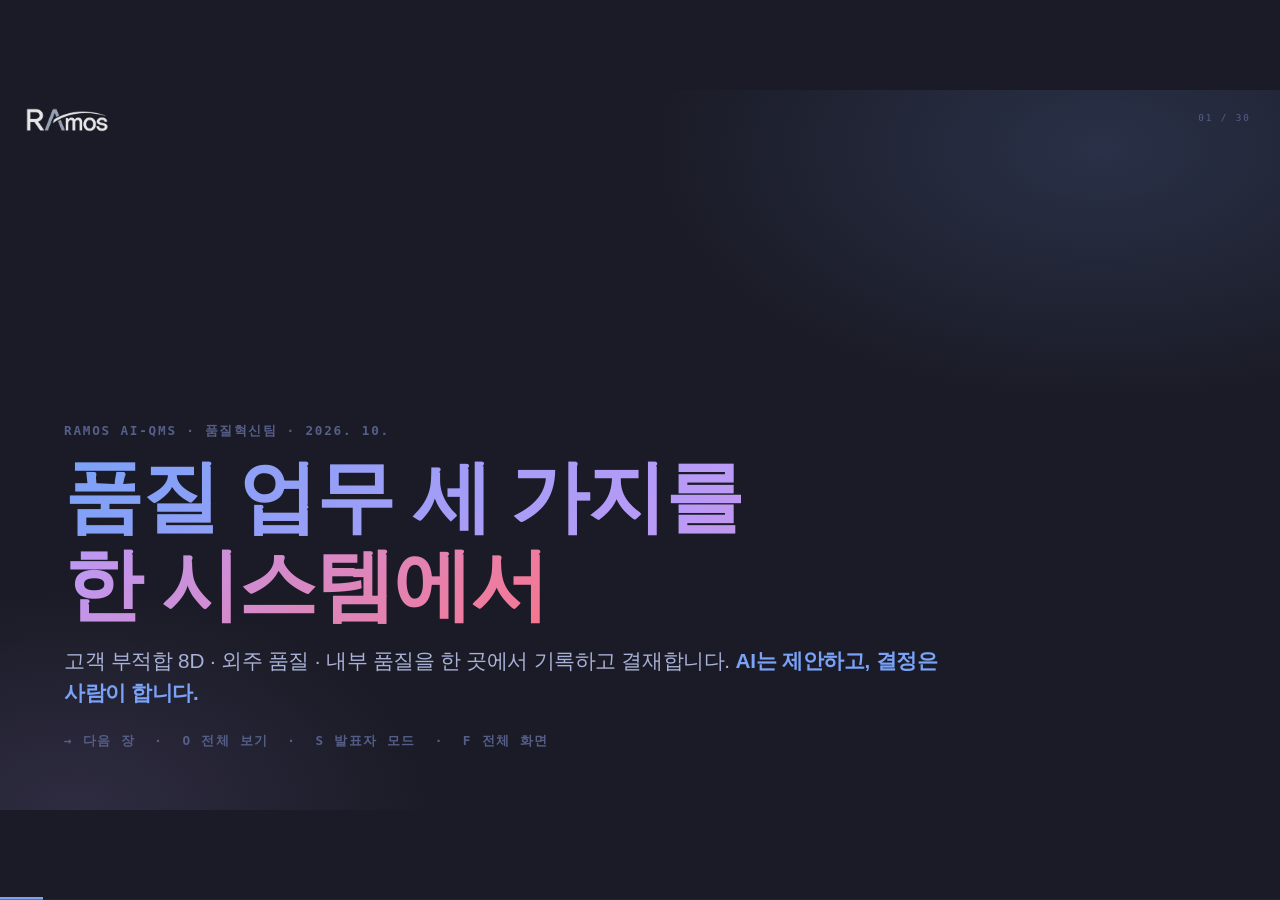
